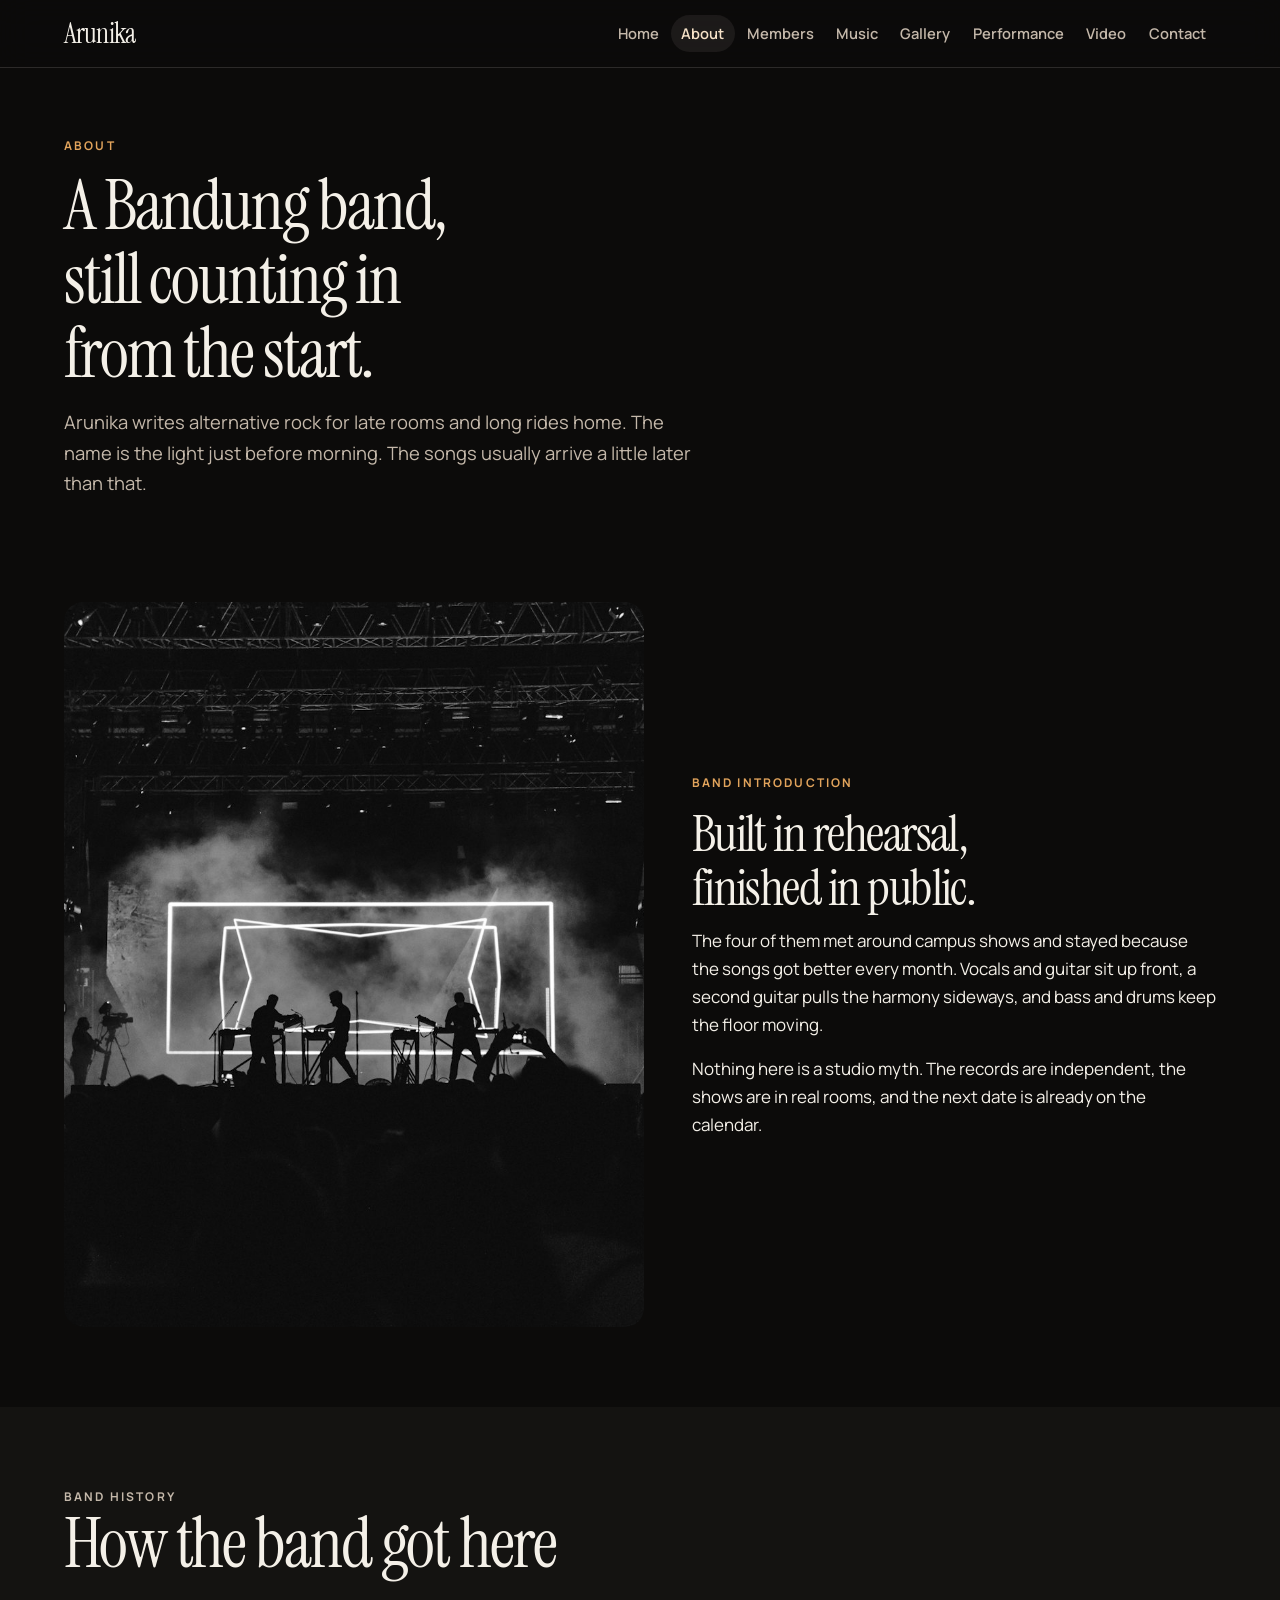
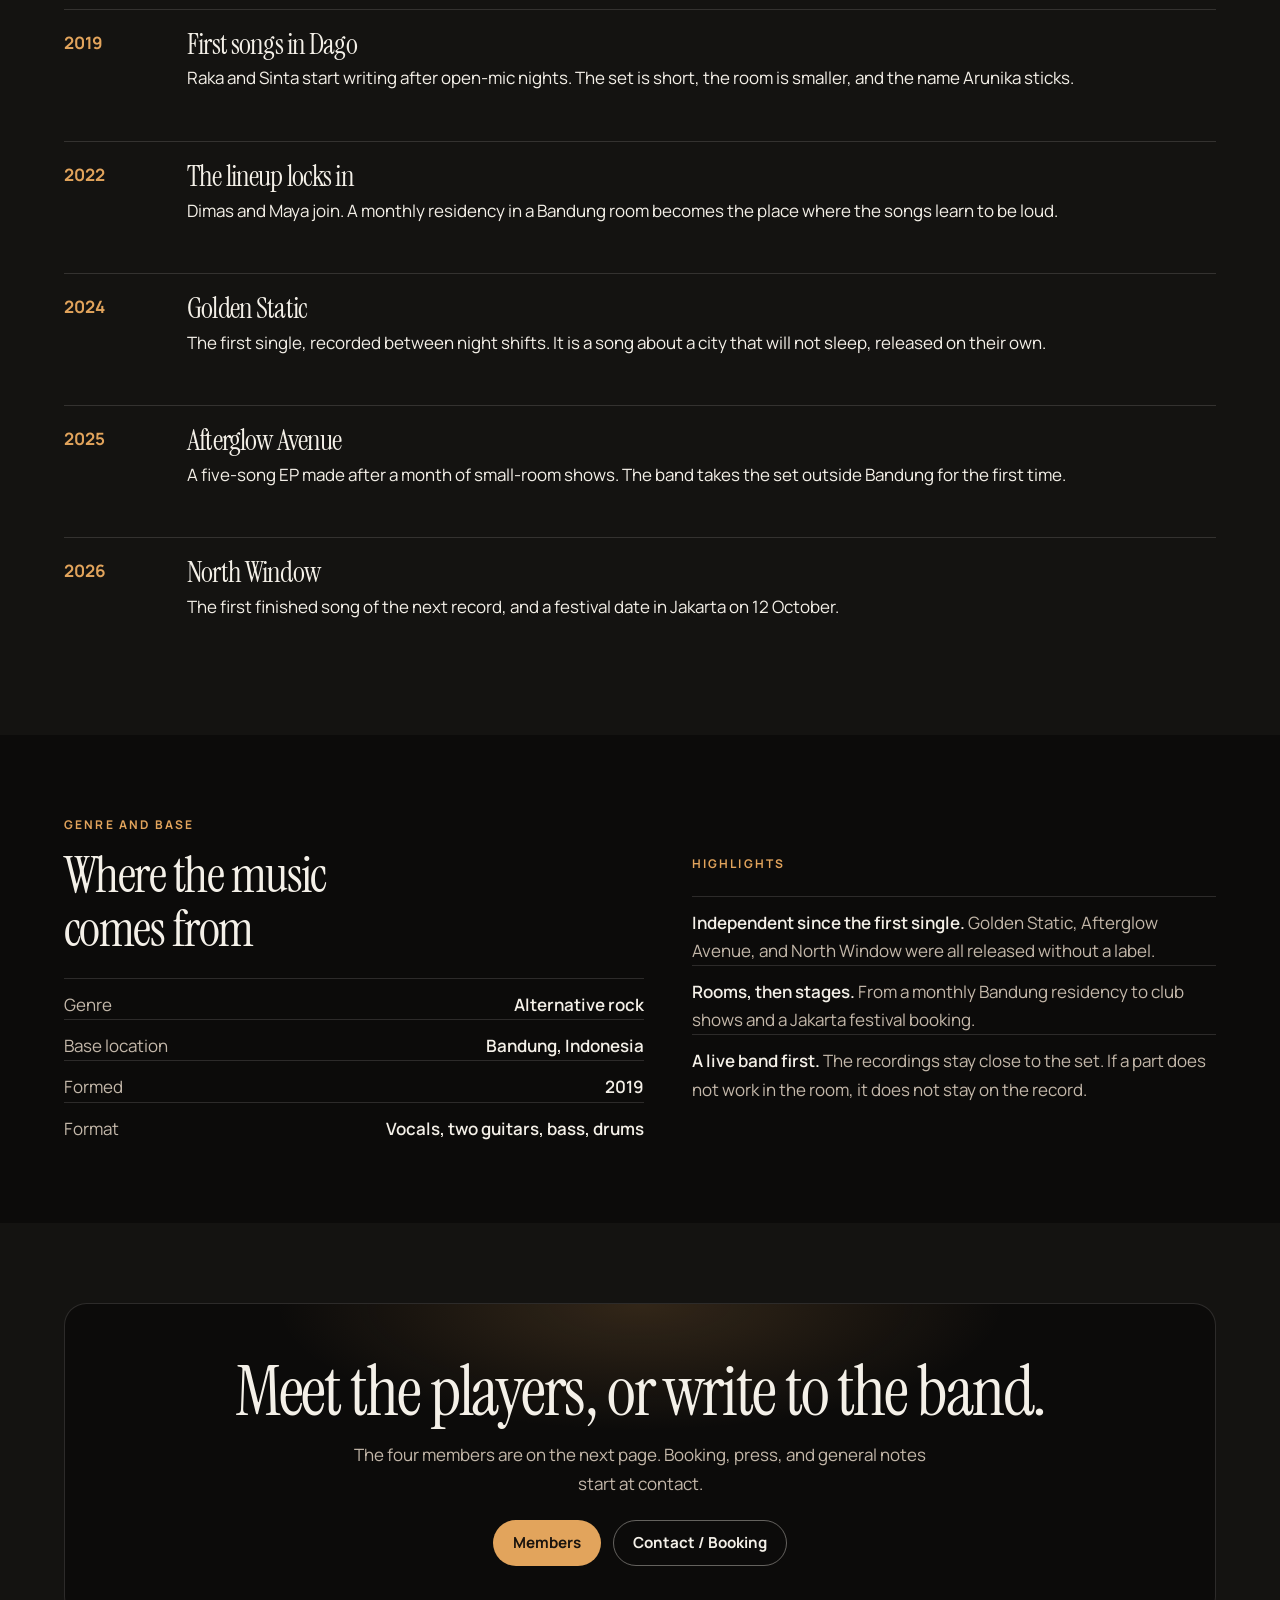
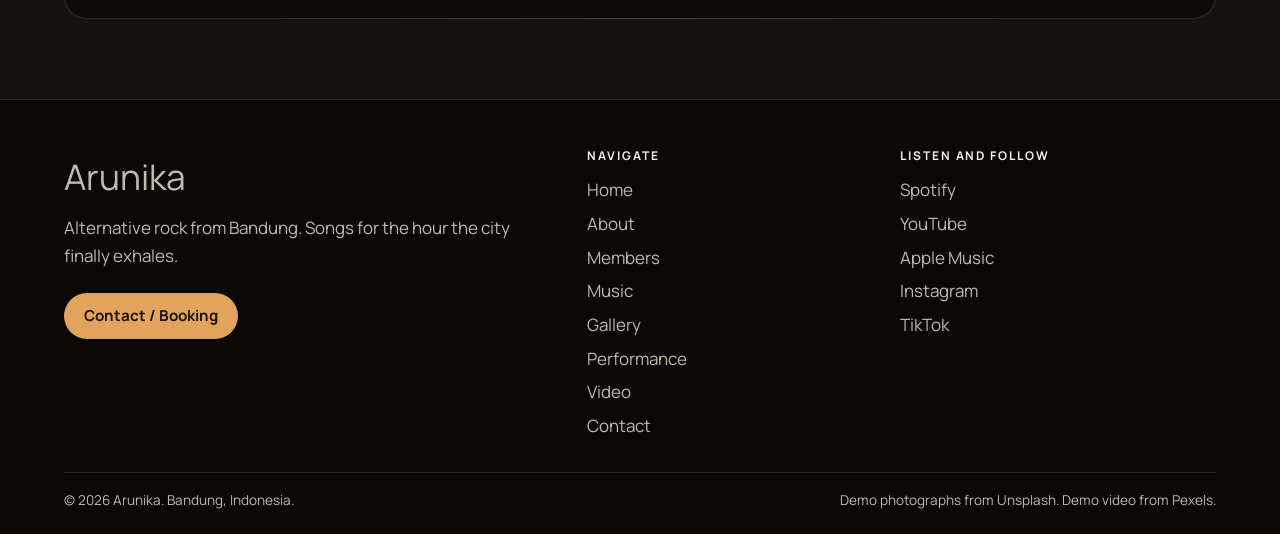
==== about.html @ 06f92f8d "first commit" ====
<!DOCTYPE html>
<html lang="en">
<head>
  <meta charset="utf-8">
  <meta name="viewport" content="width=device-width, initial-scale=1">
  <title>About — Arunika</title>
  <meta name="description" content="The story of Arunika, an alternative rock band formed in Bandung in 2019.">
  <meta name="theme-color" content="#0c0b0a">
  <link rel="icon" href="assets/icons/favicon.svg" type="image/svg+xml">
  <link rel="preconnect" href="https://fonts.googleapis.com">
  <link rel="preconnect" href="https://fonts.gstatic.com" crossorigin>
  <link href="https://fonts.googleapis.com/css2?family=Instrument+Serif:ital@0;1&family=Manrope:wght@400;500;600;700&display=swap" rel="stylesheet">
  <link rel="stylesheet" href="assets/css/style.css">
</head>
<body>
  <a class="skip-link" href="#main">Skip to content</a>
  <header class="site-header">
    <div class="container header-inner">
      <a class="logo" href="index.html">Arunika</a>
      <button class="nav-toggle" type="button" aria-expanded="false" aria-controls="site-nav" aria-label="Open menu">
        <span></span><span></span><span></span>
      </button>
      <nav id="site-nav" class="site-nav" aria-label="Primary">
        <ul>
          <li><a href="index.html">Home</a></li>
          <li><a href="about.html" aria-current="page">About</a></li>
          <li><a href="members.html">Members</a></li>
          <li><a href="music.html">Music</a></li>
          <li><a href="gallery.html">Gallery</a></li>
          <li><a href="performance.html">Performance</a></li>
          <li><a href="video.html">Video</a></li>
          <li><a href="contact.html">Contact</a></li>
        </ul>
      </nav>
    </div>
  </header>

  <main id="main">
    <header class="page-hero">
      <div class="container">
        <p class="eyebrow">About</p>
        <h1>A Bandung band, still counting in from the start.</h1>
        <p class="lede">Arunika writes alternative rock for late rooms and long rides home. The name is the light just before morning. The songs usually arrive a little later than that.</p>
      </div>
    </header>

    <section class="section" aria-labelledby="band-intro">
      <div class="container split">
        <div class="frame">
          <img src="assets/images/about.jpg" width="1600" height="1067" alt="Three musicians performing in front of a geometric light frame">
        </div>
        <div>
          <p class="eyebrow">Band introduction</p>
          <h2 id="band-intro">Built in rehearsal, finished in public.</h2>
          <p>The four of them met around campus shows and stayed because the songs got better every month. Vocals and guitar sit up front, a second guitar pulls the harmony sideways, and bass and drums keep the floor moving.</p>
          <p>Nothing here is a studio myth. The records are independent, the shows are in real rooms, and the next date is already on the calendar.</p>
        </div>
      </div>
    </section>

    <section class="section section-alt" aria-labelledby="history-title">
      <div class="container">
        <div class="section-head">
          <div>
            <p class="eyebrow">Band history</p>
            <h2 id="history-title">How the band got here</h2>
          </div>
        </div>
        <div class="timeline">
          <article>
            <p class="year">2019</p>
            <div>
              <h2>First songs in Dago</h2>
              <p>Raka and Sinta start writing after open-mic nights. The set is short, the room is smaller, and the name Arunika sticks.</p>
            </div>
          </article>
          <article>
            <p class="year">2022</p>
            <div>
              <h2>The lineup locks in</h2>
              <p>Dimas and Maya join. A monthly residency in a Bandung room becomes the place where the songs learn to be loud.</p>
            </div>
          </article>
          <article>
            <p class="year">2024</p>
            <div>
              <h2>Golden Static</h2>
              <p>The first single, recorded between night shifts. It is a song about a city that will not sleep, released on their own.</p>
            </div>
          </article>
          <article>
            <p class="year">2025</p>
            <div>
              <h2>Afterglow Avenue</h2>
              <p>A five-song EP made after a month of small-room shows. The band takes the set outside Bandung for the first time.</p>
            </div>
          </article>
          <article>
            <p class="year">2026</p>
            <div>
              <h2>North Window</h2>
              <p>The first finished song of the next record, and a festival date in Jakarta on 12 October.</p>
            </div>
          </article>
        </div>
      </div>
    </section>

    <section class="section" aria-labelledby="facts-title">
      <div class="container split">
        <div>
          <p class="eyebrow">Genre and base</p>
          <h2 id="facts-title">Where the music comes from</h2>
          <ul class="meta-list">
            <li><span>Genre</span><strong>Alternative rock</strong></li>
            <li><span>Base location</span><strong>Bandung, Indonesia</strong></li>
            <li><span>Formed</span><strong>2019</strong></li>
            <li><span>Format</span><strong>Vocals, two guitars, bass, drums</strong></li>
          </ul>
        </div>
        <div>
          <p class="eyebrow">Highlights</p>
          <h2 class="visually-hidden">Highlights</h2>
          <ul class="highlight-list">
            <li><strong>Independent since the first single.</strong> Golden Static, Afterglow Avenue, and North Window were all released without a label.</li>
            <li><strong>Rooms, then stages.</strong> From a monthly Bandung residency to club shows and a Jakarta festival booking.</li>
            <li><strong>A live band first.</strong> The recordings stay close to the set. If a part does not work in the room, it does not stay on the record.</li>
          </ul>
        </div>
      </div>
    </section>

    <section class="section section-alt">
      <div class="container">
        <div class="cta-band">
          <h2>Meet the players, or write to the band.</h2>
          <p>The four members are on the next page. Booking, press, and general notes start at contact.</p>
          <div class="btn-row">
            <a class="btn btn-primary" href="members.html">Members</a>
            <a class="btn btn-ghost" href="contact.html">Contact / Booking</a>
          </div>
        </div>
      </div>
    </section>
  </main>

  <footer class="site-footer">
    <div class="container footer-grid">
      <div>
        <p class="footer-brand">Arunika</p>
        <p>Alternative rock from Bandung. Songs for the hour the city finally exhales.</p>
        <a class="btn btn-primary" href="contact.html">Contact / Booking</a>
      </div>
      <div>
        <h2 class="footer-title">Navigate</h2>
        <ul class="footer-nav">
          <li><a href="index.html">Home</a></li>
          <li><a href="about.html">About</a></li>
          <li><a href="members.html">Members</a></li>
          <li><a href="music.html">Music</a></li>
          <li><a href="gallery.html">Gallery</a></li>
          <li><a href="performance.html">Performance</a></li>
          <li><a href="video.html">Video</a></li>
          <li><a href="contact.html">Contact</a></li>
        </ul>
      </div>
      <div>
        <h2 class="footer-title">Listen and follow</h2>
        <ul class="footer-social">
          <li><a href="https://open.spotify.com/search/arunika" target="_blank" rel="noopener noreferrer">Spotify</a></li>
          <li><a href="https://www.youtube.com/results?search_query=arunika+band" target="_blank" rel="noopener noreferrer">YouTube</a></li>
          <li><a href="https://music.apple.com/us/search?term=arunika" target="_blank" rel="noopener noreferrer">Apple Music</a></li>
          <li><a href="https://www.instagram.com/" target="_blank" rel="noopener noreferrer">Instagram</a></li>
          <li><a href="https://www.tiktok.com/" target="_blank" rel="noopener noreferrer">TikTok</a></li>
        </ul>
      </div>
    </div>
    <div class="container legal">
      <p>© 2026 Arunika. Bandung, Indonesia.</p>
      <p>Demo photographs from Unsplash. Demo video from Pexels.</p>
    </div>
  </footer>
  <script src="assets/js/main.js"></script>
</body>
</html>
---- assets/css/style.css ----
:root {
  --bg: #0c0b0a;
  --bg-soft: #141311;
  --surface: #1c1916;
  --text: #f4f0e8;
  --muted: #c4b8aa;
  --faint: #a89c90;
  --line: rgba(244, 240, 232, 0.14);
  --accent: #e2a45c;
  --accent-2: #f6e2c8;
  --ink: #1a140e;
  --header: 4.25rem;
  --max: 72rem;
  --font-display: "Instrument Serif", Georgia, "Times New Roman", serif;
  --font-body: Manrope, "Segoe UI", sans-serif;
  color-scheme: dark;
}

*,
*::before,
*::after {
  box-sizing: border-box;
}

html {
  scroll-behavior: smooth;
}

body {
  margin: 0;
  background: var(--bg);
  color: var(--text);
  font-family: var(--font-body);
  font-size: 1.0625rem;
  line-height: 1.65;
  overflow-x: clip;
}

body:has(.site-nav.is-open),
body:has(.lightbox:not([hidden])),
body:has(.modal:not([hidden])) {
  overflow: hidden;
}

img {
  max-width: 100%;
  height: auto;
  display: block;
}

a {
  color: inherit;
  text-decoration: none;
}

button {
  font: inherit;
  color: inherit;
  background: none;
  border: 0;
  padding: 0;
  cursor: pointer;
}

p {
  margin: 0 0 1rem;
}

h1,
h2,
h3 {
  font-family: var(--font-display);
  font-weight: 400;
  letter-spacing: -0.03em;
  line-height: 1.05;
  margin: 0;
}

h1 {
  font-size: clamp(3rem, 8vw, 5.5rem);
}

h2 {
  font-size: clamp(2rem, 4.5vw, 3.2rem);
}

h3 {
  font-size: clamp(1.45rem, 2.5vw, 1.9rem);
}

.skip-link {
  position: absolute;
  left: 1rem;
  top: -4rem;
  z-index: 100;
  background: var(--accent);
  color: var(--ink);
  padding: 0.65rem 1rem;
  border-radius: 999px;
  font-weight: 700;
}

.skip-link:focus {
  top: 1rem;
}

:focus-visible {
  outline: 2px solid var(--accent);
  outline-offset: 3px;
}

.visually-hidden {
  position: absolute;
  width: 1px;
  height: 1px;
  padding: 0;
  margin: -1px;
  overflow: hidden;
  clip: rect(0, 0, 0, 0);
  white-space: nowrap;
  border: 0;
}

.container {
  width: min(var(--max), calc(100% - 2.5rem));
  margin-inline: auto;
}

.site-header {
  position: sticky;
  top: 0;
  z-index: 40;
  height: var(--header);
  background: rgba(12, 11, 10, 0.9);
  backdrop-filter: blur(16px);
  border-bottom: 1px solid var(--line);
}

.header-inner {
  height: 100%;
  display: flex;
  align-items: center;
  justify-content: space-between;
  gap: 1rem;
}

.logo {
  flex: none;
  font-family: var(--font-display);
  font-size: 1.75rem;
  letter-spacing: -0.03em;
  line-height: 1;
}

.nav-toggle {
  display: none;
  flex: none;
  width: 2.75rem;
  height: 2.75rem;
  border: 1px solid var(--line);
  border-radius: 999px;
  align-items: center;
  justify-content: center;
  flex-direction: column;
  gap: 5px;
}

.nav-toggle span {
  display: block;
  width: 1.05rem;
  height: 1.5px;
  background: var(--text);
}

.site-nav ul {
  display: flex;
  align-items: center;
  gap: 0.1rem;
  list-style: none;
  margin: 0;
  padding: 0;
}

.site-nav a {
  display: block;
  padding: 0.4rem 0.65rem;
  color: var(--muted);
  font-size: 0.92rem;
  font-weight: 600;
  border-radius: 999px;
  white-space: nowrap;
}

.site-nav a:hover,
.site-nav a[aria-current="page"] {
  color: var(--text);
  background: rgba(244, 240, 232, 0.07);
}

.site-nav a[aria-current="page"] {
  color: var(--accent-2);
}

.hero {
  position: relative;
  display: grid;
  align-items: end;
  min-height: calc(100svh - var(--header));
  overflow: hidden;
}

.hero-media {
  position: absolute;
  inset: 0;
}

.hero-media img {
  width: 100%;
  height: 100%;
  object-fit: cover;
}

.hero-media::after {
  content: "";
  position: absolute;
  inset: 0;
  background: linear-gradient(180deg, rgba(12, 11, 10, 0.15) 0%, rgba(12, 11, 10, 0.25) 42%, rgba(12, 11, 10, 0.94) 100%);
}

.hero-content {
  position: relative;
  z-index: 1;
  padding: 4.5rem 0 3.25rem;
}

.eyebrow {
  display: block;
  margin-bottom: 0.85rem;
  color: var(--accent);
  font-size: 0.75rem;
  font-weight: 700;
  letter-spacing: 0.18em;
  text-transform: uppercase;
}

.hero h1 {
  font-size: clamp(4.6rem, 13vw, 9.2rem);
  line-height: 0.88;
}

.hero-tagline {
  max-width: 26rem;
  margin: 1.15rem 0 1.6rem;
  color: var(--accent-2);
  font-family: var(--font-display);
  font-size: clamp(1.35rem, 2.4vw, 1.85rem);
  font-style: italic;
  line-height: 1.25;
}

.btn-row {
  display: flex;
  flex-wrap: wrap;
  gap: 0.75rem;
}

.btn {
  display: inline-flex;
  align-items: center;
  justify-content: center;
  max-width: 100%;
  min-height: 2.9rem;
  padding: 0.7rem 1.2rem;
  border: 1px solid transparent;
  border-radius: 999px;
  font-size: 0.95rem;
  font-weight: 700;
  line-height: 1.2;
  text-align: center;
}

.btn-primary {
  background: var(--accent);
  color: var(--ink);
}

.btn-primary:hover {
  background: #f0b56d;
}

.btn-ghost {
  background: transparent;
  color: var(--text);
  border-color: rgba(244, 240, 232, 0.38);
}

.btn-ghost:hover {
  border-color: var(--text);
}

.btn-small {
  min-height: 2.45rem;
  padding: 0.45rem 0.9rem;
  font-size: 0.85rem;
}

.section {
  padding: 5rem 0;
}

.section-alt {
  background: var(--bg-soft);
}

.section-head {
  display: flex;
  align-items: flex-end;
  justify-content: space-between;
  gap: 1.25rem;
  margin-bottom: 1.8rem;
}

.section-head h2,
.page-hero h1,
.cta-band h2 {
  font-size: clamp(2.6rem, 6vw, 4.4rem);
}

.section-head p,
.lede,
.quiet {
  color: var(--muted);
}

.section-head p {
  max-width: 26rem;
  margin: 0;
}

.page-hero {
  padding: 4.25rem 0 0.5rem;
}

.page-hero h1 {
  max-width: 14ch;
}

.lede {
  max-width: 40rem;
  margin-top: 1rem;
  font-size: 1.15rem;
}

.split {
  display: grid;
  grid-template-columns: 1.05fr 0.95fr;
  gap: 3rem;
  align-items: center;
}

.split h2 {
  max-width: 14ch;
  margin-bottom: 0.8rem;
}

.frame {
  overflow: hidden;
  border-radius: 1.2rem;
  aspect-ratio: 4 / 5;
  background: var(--surface);
}

.frame img,
.cover img,
.gallery-grid img,
.gallery-strip img,
.thumb-btn img,
.video-feature img {
  width: 100%;
  height: 100%;
  object-fit: cover;
}

.meta-list,
.highlight-list {
  list-style: none;
  margin: 1.4rem 0 0;
  padding: 0;
}

.meta-list li,
.highlight-list li {
  display: flex;
  justify-content: space-between;
  gap: 1rem;
  padding-top: 0.75rem;
  border-top: 1px solid var(--line);
  color: var(--muted);
}

.meta-list strong,
.highlight-list strong {
  color: var(--text);
  font-weight: 600;
}

.highlight-list li {
  display: block;
}

.feature-music,
.music-item,
.perf-card {
  display: grid;
  gap: 1.4rem;
  align-items: center;
}

.feature-music {
  grid-template-columns: minmax(0, 280px) minmax(0, 1fr);
}

.cover {
  overflow: hidden;
  aspect-ratio: 1;
  border-radius: 1rem;
  background: #000;
}

.kicker {
  color: var(--accent);
  font-size: 0.78rem;
  font-weight: 700;
  letter-spacing: 0.14em;
  text-transform: uppercase;
}

.feature-music h3 {
  margin: 0.35rem 0 0.75rem;
  font-size: clamp(1.8rem, 3vw, 2.6rem);
}

.music-item h2 {
  margin: 0.35rem 0 0.75rem;
  font-size: clamp(2.1rem, 4vw, 3.4rem);
}

.platform-row {
  display: flex;
  flex-wrap: wrap;
  gap: 0.55rem;
  margin-top: 1rem;
}

.video-feature {
  position: relative;
  display: block;
  overflow: hidden;
  aspect-ratio: 16 / 8;
  border-radius: 1.15rem;
  background: #000;
}

.video-feature .btn {
  position: absolute;
  right: 1.1rem;
  bottom: 1.1rem;
}

.perf-feature {
  display: grid;
  grid-template-columns: 1.15fr 0.85fr;
  overflow: hidden;
  border-radius: 1.2rem;
  background: var(--surface);
}

.perf-feature img,
.perf-card img {
  width: 100%;
  height: 100%;
  min-height: 220px;
  object-fit: cover;
}

.perf-copy {
  padding: 1.7rem 1.7rem 1.7rem 0.3rem;
}

.perf-copy h3,
.perf-card h2,
.video-card h2 {
  margin: 0.35rem 0 0.55rem;
  font-size: clamp(1.8rem, 3vw, 2.6rem);
}

.gallery-strip,
.gallery-grid,
.member-grid,
.video-grid,
.music-list,
.perf-list,
.timeline {
  display: grid;
  gap: 0.9rem;
}

.gallery-strip,
.gallery-grid {
  grid-template-columns: repeat(3, minmax(0, 1fr));
}

.gallery-strip a,
.gallery-grid button {
  display: block;
  overflow: hidden;
  aspect-ratio: 4 / 3;
  border-radius: 0.8rem;
  background: #000;
}

.member-grid {
  grid-template-columns: repeat(4, minmax(0, 1fr));
  gap: 1.2rem;
}

.member-card img {
  width: 100%;
  aspect-ratio: 4 / 5;
  object-fit: cover;
  border-radius: 1rem;
  background: #000;
}

.member-card h2 {
  margin: 0.9rem 0 0.25rem;
  font-size: 1.85rem;
}

.role {
  margin: 0 0 0.45rem;
  color: var(--accent);
  font-size: 0.92rem;
  font-weight: 700;
}

.member-card p,
.music-item p,
.video-card p,
.perf-card p,
.perf-copy p {
  color: var(--muted);
}

.music-list,
.perf-list {
  gap: 1rem;
}

.music-item,
.perf-card,
.video-card {
  min-width: 0;
  background: var(--surface);
  border-radius: 1.1rem;
}

.music-item {
  grid-template-columns: 180px minmax(0, 1fr);
  padding: 0.85rem;
}

.video-grid {
  grid-template-columns: repeat(3, minmax(0, 1fr));
  gap: 1rem;
}

.video-card {
  overflow: hidden;
}

.thumb-btn {
  position: relative;
  display: block;
  width: 100%;
  background: #000;
}

.thumb-btn img {
  aspect-ratio: 16 / 9;
}

.play-badge {
  position: absolute;
  left: 0.9rem;
  bottom: 0.9rem;
  display: grid;
  width: 2.8rem;
  height: 2.8rem;
  place-items: center;
  border-radius: 50%;
  background: var(--accent);
}

.play-badge::before {
  content: "";
  display: block;
  margin-left: 3px;
  border-style: solid;
  border-width: 7px 0 7px 12px;
  border-color: transparent transparent transparent var(--ink);
}

.card-body {
  padding: 1rem 1.1rem 1.2rem;
}

.perf-card {
  grid-template-columns: 230px minmax(0, 1fr);
  overflow: hidden;
}

.perf-card .card-body,
.music-item .card-body {
  padding: 0.4rem 0.8rem 0.4rem 0.2rem;
}

.timeline article {
  display: grid;
  grid-template-columns: 6.5rem minmax(0, 1fr);
  gap: 1.2rem;
  padding: 1.15rem 0;
  border-top: 1px solid var(--line);
}

.timeline h2 {
  margin-bottom: 0.35rem;
  font-size: 1.8rem;
}

.year {
  color: var(--accent);
  font-weight: 700;
}

.cta-band {
  padding: 3.2rem 1.5rem;
  border: 1px solid var(--line);
  border-radius: 1.4rem;
  text-align: center;
  background:
    radial-gradient(520px 180px at 50% 0%, rgba(226, 164, 92, 0.18), transparent 70%),
    var(--bg);
}

.cta-band p {
  max-width: 36rem;
  margin: 0.8rem auto 1.4rem;
  color: var(--muted);
}

.cta-band .btn-row {
  justify-content: center;
}

.contact-layout {
  display: grid;
  grid-template-columns: 0.85fr 1.15fr;
  gap: 2rem;
  align-items: start;
}

.contact-links {
  display: grid;
  gap: 0.7rem;
}

.contact-links a {
  display: flex;
  align-items: center;
  justify-content: space-between;
  gap: 1rem;
  padding: 1rem 1.1rem;
  border: 1px solid var(--line);
  border-radius: 0.95rem;
  background: var(--surface);
}

.contact-links a:hover {
  border-color: var(--accent);
}

.contact-links strong {
  font-size: 1.15rem;
}

.contact-links span {
  color: var(--muted);
  font-size: 0.92rem;
  text-align: right;
}

.site-footer {
  padding: 3rem 0 1.4rem;
  border-top: 1px solid var(--line);
  background: #090807;
}

.footer-grid {
  display: grid;
  grid-template-columns: 1.4fr 0.8fr 0.9fr;
  gap: 2rem;
}

.footer-brand {
  margin: 0 0 0.55rem;
  font-size: 2.2rem;
}

.footer-title {
  margin: 0;
  font-family: var(--font-body);
  font-size: 0.75rem;
  font-weight: 700;
  letter-spacing: 0.16em;
  line-height: 1.4;
  text-transform: uppercase;
}

.footer-nav,
.footer-social {
  display: grid;
  gap: 0.35rem;
  margin: 0.75rem 0 0;
  padding: 0;
  list-style: none;
}

.site-footer p,
.site-footer a {
  color: var(--muted);
}

.site-footer a:hover {
  color: var(--text);
}

.site-footer .btn-primary {
  margin-top: 0.4rem;
  color: var(--ink);
}

.legal {
  display: flex;
  flex-wrap: wrap;
  justify-content: space-between;
  gap: 0.6rem 1.5rem;
  margin-top: 2rem;
  padding-top: 1rem;
  border-top: 1px solid var(--line);
  color: var(--faint);
  font-size: 0.85rem;
}

.legal p {
  margin: 0;
}

.lightbox,
.modal {
  position: fixed;
  inset: 0;
  z-index: 80;
  display: grid;
  place-items: center;
  padding: 1rem;
  background: rgba(0, 0, 0, 0.86);
}

.lightbox[hidden],
.modal[hidden] {
  display: none;
}

.lightbox-panel,
.modal-card {
  width: min(960px, 100%);
}

.lightbox-panel figure {
  margin: 0;
}

.lightbox-panel img {
  max-width: 100%;
  max-height: min(70vh, 720px);
  margin-inline: auto;
  border-radius: 0.6rem;
  object-fit: contain;
}

.lightbox-panel figcaption {
  margin-top: 0.75rem;
  color: var(--muted);
  text-align: center;
}

.lightbox-controls,
.modal-toolbar {
  display: flex;
  flex-wrap: wrap;
  justify-content: center;
  gap: 0.55rem;
  margin-top: 0.9rem;
}

.modal-card {
  padding: 1rem;
  border: 1px solid var(--line);
  border-radius: 1rem;
  background: #12110f;
}

.modal-head {
  display: flex;
  align-items: flex-start;
  justify-content: space-between;
  gap: 1rem;
}

.modal-head h2 {
  font-size: clamp(1.6rem, 3vw, 2.3rem);
}

.modal-frame {
  overflow: hidden;
  aspect-ratio: 16 / 9;
  margin: 0.9rem 0 0.4rem;
  border-radius: 0.7rem;
  background: #000;
}

.modal-frame video {
  width: 100%;
  height: 100%;
  background: #000;
}

.modal-note {
  margin: 0.7rem 0 0;
  color: var(--muted);
}

@media (max-width: 1040px) {
  .nav-toggle {
    display: flex;
  }

  .site-nav {
    position: absolute;
    top: 100%;
    right: 0;
    left: 0;
    display: none;
    max-height: calc(100dvh - var(--header));
    overflow: auto;
    padding: 0.6rem 1.25rem 1.2rem;
    border-bottom: 1px solid var(--line);
    background: #100f0d;
  }

  .site-nav.is-open {
    display: block;
  }

  .site-nav ul {
    flex-direction: column;
    align-items: stretch;
    gap: 0.15rem;
  }

  .site-nav a {
    padding: 0.85rem 0.35rem;
    font-size: 1.15rem;
    border-radius: 0.45rem;
  }

  .member-grid {
    grid-template-columns: repeat(2, minmax(0, 1fr));
  }
}

@media (max-width: 860px) {
  .split,
  .feature-music,
  .perf-feature,
  .contact-layout,
  .footer-grid,
  .music-item,
  .perf-card,
  .timeline article {
    grid-template-columns: minmax(0, 1fr);
  }

  .perf-copy {
    padding: 0 1.15rem 1.35rem;
  }

  .music-item .card-body,
  .perf-card .card-body {
    padding: 0.2rem 0.45rem 0.7rem;
  }

  .video-grid,
  .gallery-strip {
    grid-template-columns: repeat(2, minmax(0, 1fr));
  }

  .section {
    padding: 3.4rem 0;
  }

  .section-head {
    align-items: flex-start;
    flex-direction: column;
  }
}

@media (max-width: 640px) {
  .container {
    width: min(var(--max), calc(100% - 1.5rem));
  }

  .hero h1 {
    font-size: clamp(3.5rem, 20vw, 5.2rem);
  }

  .member-grid,
  .video-grid,
  .gallery-strip,
  .gallery-grid {
    grid-template-columns: minmax(0, 1fr);
  }

  .gallery-grid {
    grid-template-columns: repeat(2, minmax(0, 1fr));
  }

  .contact-links a,
  .meta-list li {
    align-items: flex-start;
    flex-direction: column;
  }

  .contact-links span {
    text-align: left;
  }

  .video-feature .btn {
    right: 0.75rem;
    bottom: 0.75rem;
  }
}

@media (hover: hover) and (prefers-reduced-motion: no-preference) {
  .gallery-grid button img,
  .gallery-strip img,
  .member-card img,
  .cover img {
    transition: transform 0.35s ease;
  }

  .gallery-grid button:hover img,
  .gallery-strip a:hover img,
  .member-card:hover img,
  .music-item:hover .cover img {
    transform: scale(1.04);
  }
}

@media (prefers-reduced-motion: reduce) {
  html {
    scroll-behavior: auto;
  }

  *,
  *::before,
  *::after {
    transition: none !important;
  }
}
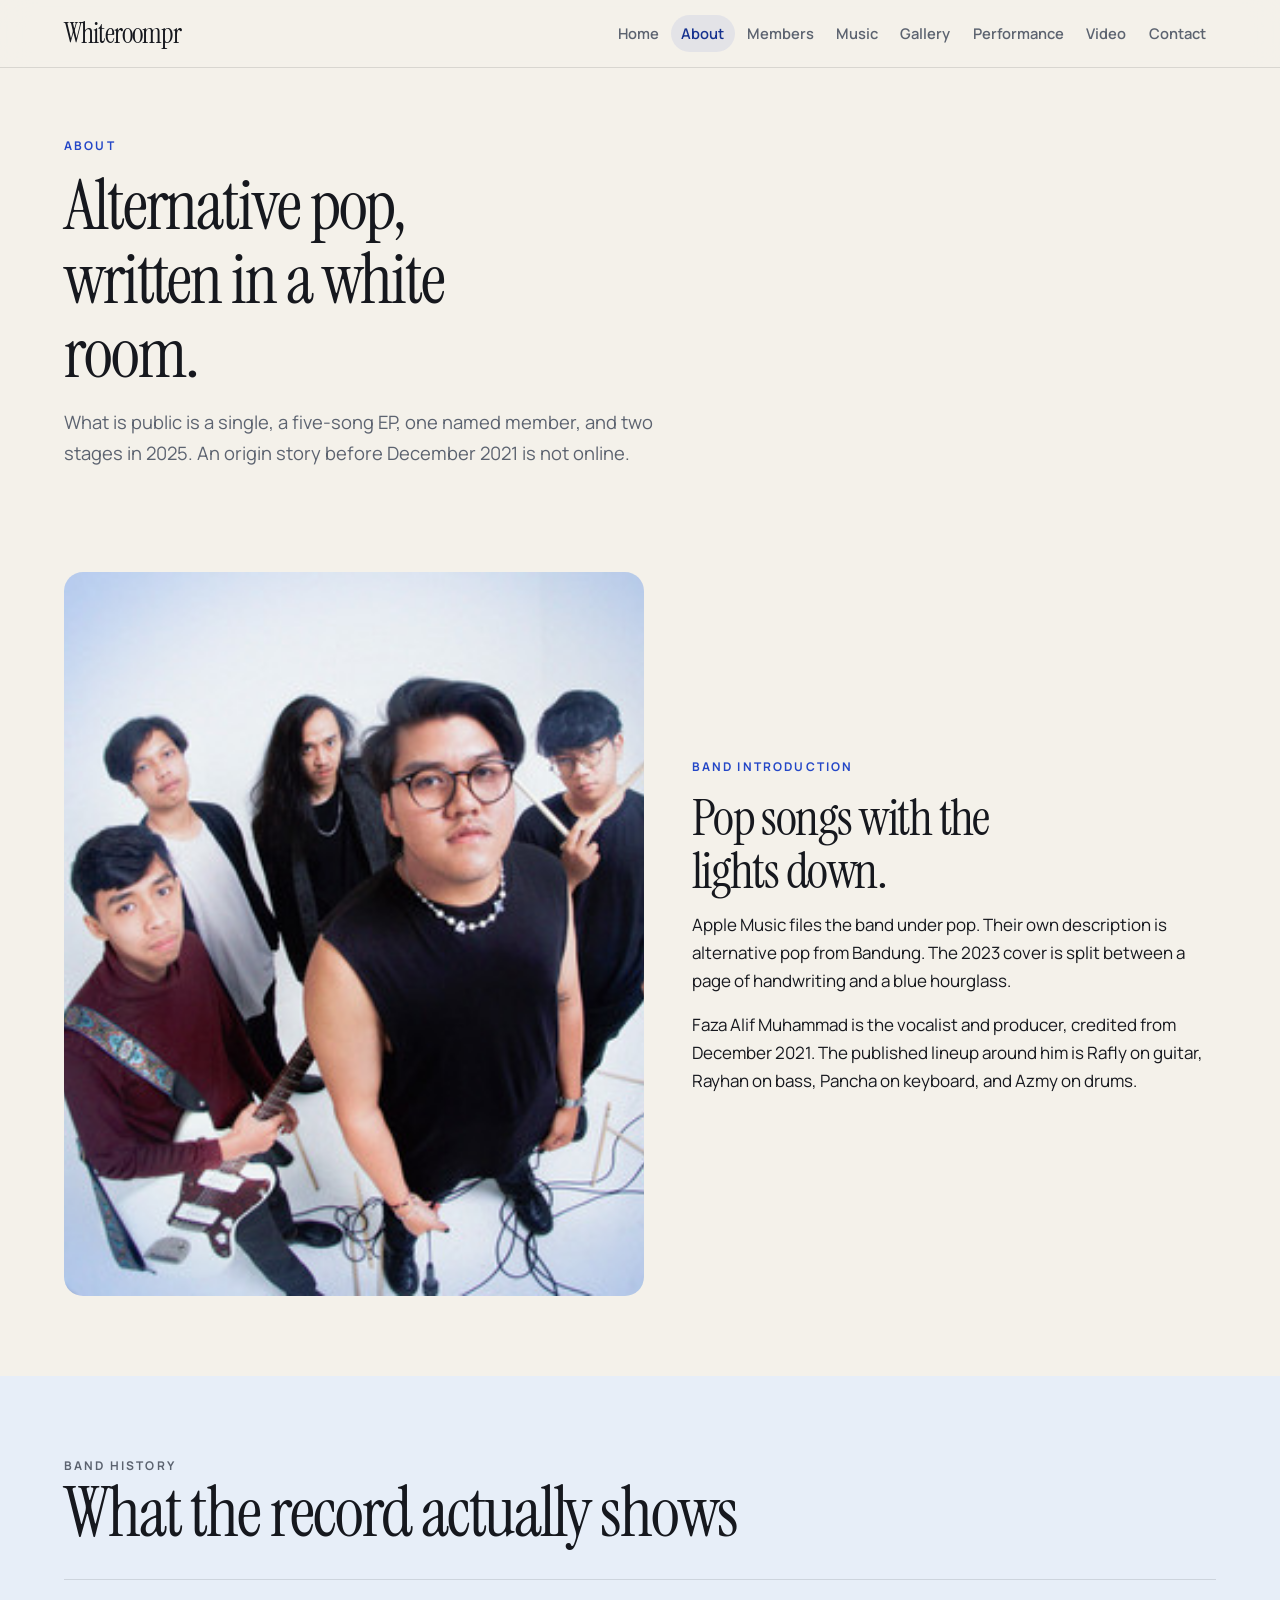
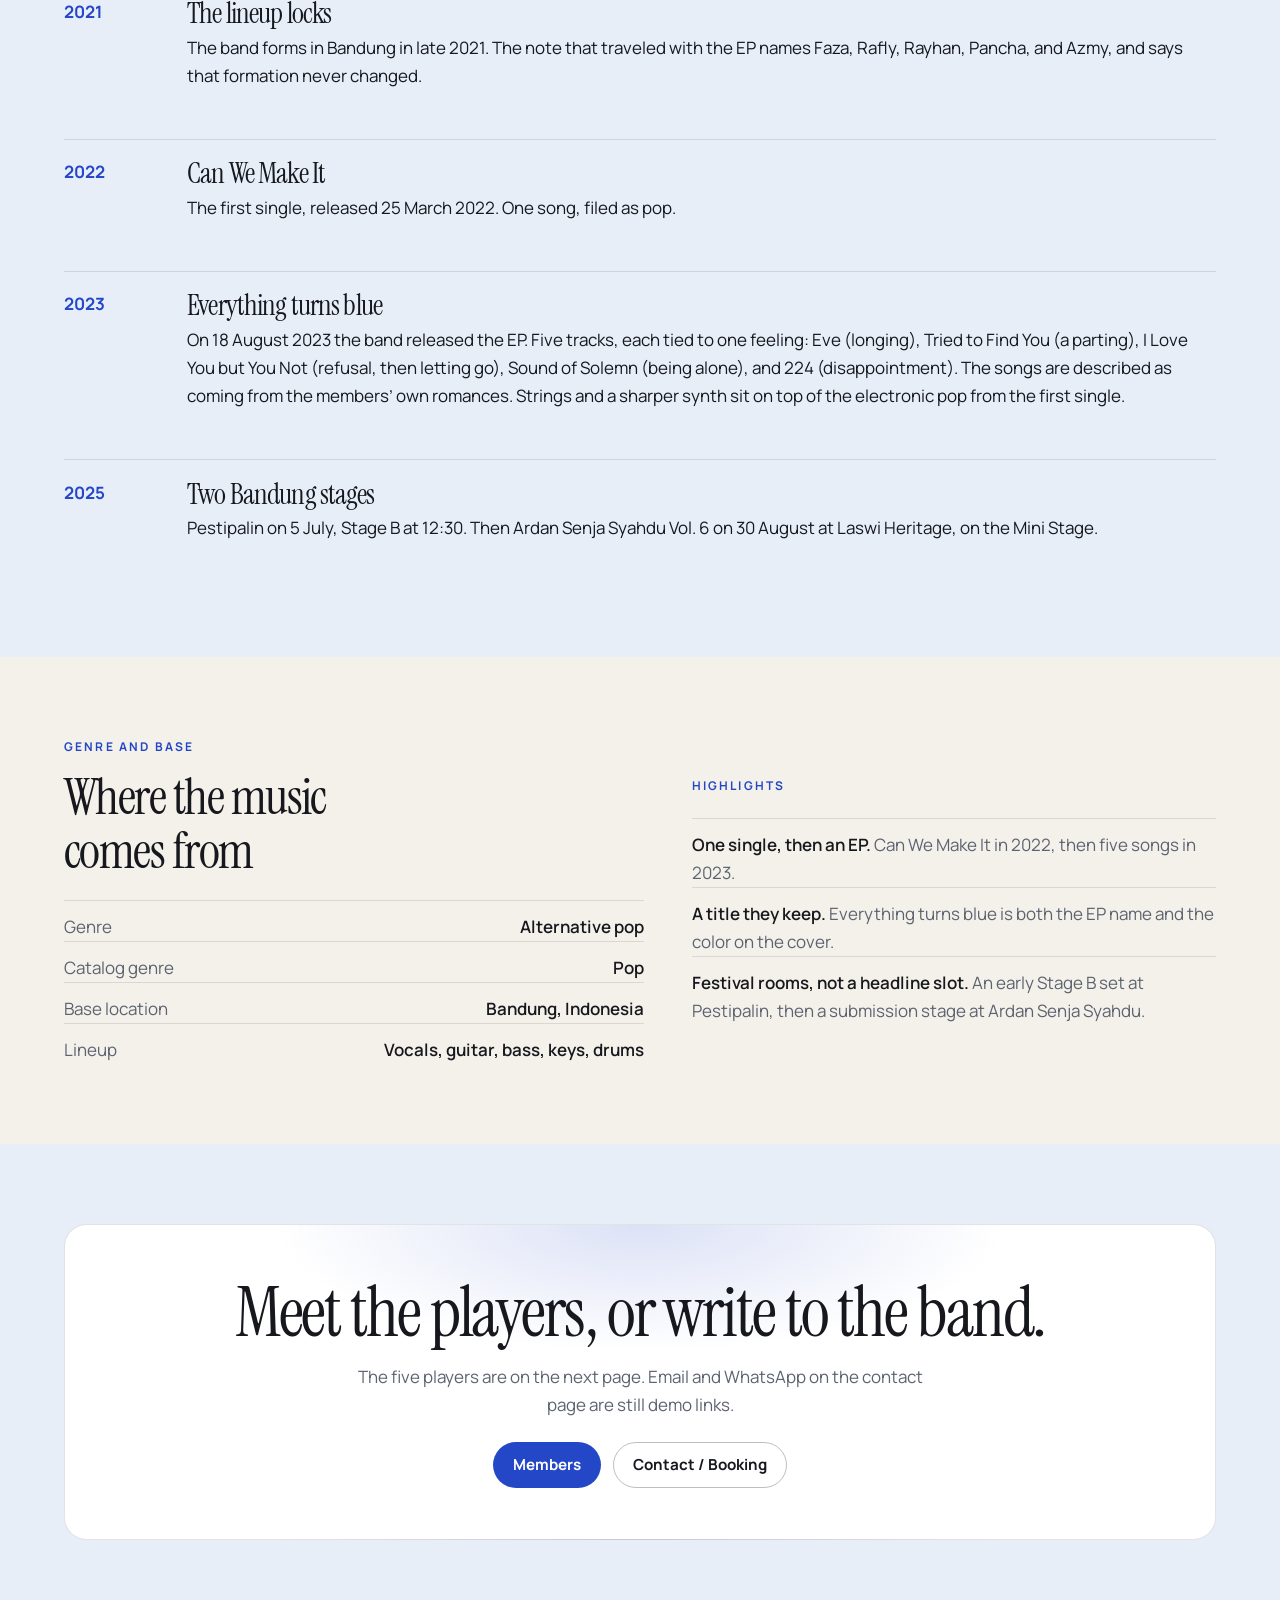
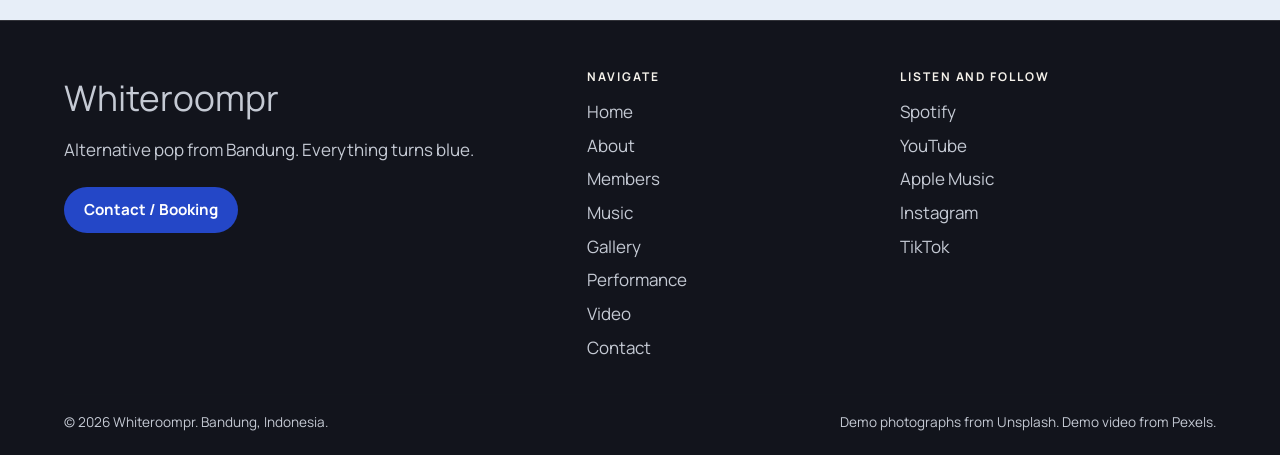
==== commit b2321a0f: "first commit for whiteroompr" ====
--- a/about.html
+++ b/about.html
@@ -3,9 +3,9 @@
 <head>
   <meta charset="utf-8">
   <meta name="viewport" content="width=device-width, initial-scale=1">
-  <title>About — Arunika</title>
-  <meta name="description" content="The story of Arunika, an alternative rock band formed in Bandung in 2019.">
-  <meta name="theme-color" content="#0c0b0a">
+  <title>About — Whiteroompr</title>
+  <meta name="description" content="Whiteroompr is an alternative pop band from Bandung. The public record runs from a 2022 single to two stages in 2025.">
+  <meta name="theme-color" content="#f4f1ea">
   <link rel="icon" href="assets/icons/favicon.svg" type="image/svg+xml">
   <link rel="preconnect" href="https://fonts.googleapis.com">
   <link rel="preconnect" href="https://fonts.gstatic.com" crossorigin>
@@ -16,7 +16,7 @@
   <a class="skip-link" href="#main">Skip to content</a>
   <header class="site-header">
     <div class="container header-inner">
-      <a class="logo" href="index.html">Arunika</a>
+      <a class="logo" href="index.html">Whiteroompr</a>
       <button class="nav-toggle" type="button" aria-expanded="false" aria-controls="site-nav" aria-label="Open menu">
         <span></span><span></span><span></span>
       </button>
@@ -39,21 +39,21 @@
     <header class="page-hero">
       <div class="container">
         <p class="eyebrow">About</p>
-        <h1>A Bandung band, still counting in from the start.</h1>
-        <p class="lede">Arunika writes alternative rock for late rooms and long rides home. The name is the light just before morning. The songs usually arrive a little later than that.</p>
+        <h1>Alternative pop, written in a white room.</h1>
+        <p class="lede">What is public is a single, a five-song EP, one named member, and two stages in 2025. An origin story before December 2021 is not online.</p>
       </div>
     </header>
 
     <section class="section" aria-labelledby="band-intro">
       <div class="container split">
         <div class="frame">
-          <img src="assets/images/about.jpg" width="1600" height="1067" alt="Three musicians performing in front of a geometric light frame">
+          <img src="assets/images/artist-spotify.jpg" width="320" height="320" alt="Whiteroompr photographed together on a white set">
         </div>
         <div>
           <p class="eyebrow">Band introduction</p>
-          <h2 id="band-intro">Built in rehearsal, finished in public.</h2>
-          <p>The four of them met around campus shows and stayed because the songs got better every month. Vocals and guitar sit up front, a second guitar pulls the harmony sideways, and bass and drums keep the floor moving.</p>
-          <p>Nothing here is a studio myth. The records are independent, the shows are in real rooms, and the next date is already on the calendar.</p>
+          <h2 id="band-intro">Pop songs with the lights down.</h2>
+          <p>Apple Music files the band under pop. Their own description is alternative pop from Bandung. The 2023 cover is split between a page of handwriting and a blue hourglass.</p>
+          <p>Faza Alif Muhammad is the vocalist and producer, credited from December 2021. The published lineup around him is Rafly on guitar, Rayhan on bass, Pancha on keyboard, and Azmy on drums.</p>
         </div>
       </div>
     </section>
@@ -63,43 +63,36 @@
         <div class="section-head">
           <div>
             <p class="eyebrow">Band history</p>
-            <h2 id="history-title">How the band got here</h2>
+            <h2 id="history-title">What the record actually shows</h2>
           </div>
         </div>
         <div class="timeline">
           <article>
-            <p class="year">2019</p>
+            <p class="year">2021</p>
             <div>
-              <h2>First songs in Dago</h2>
-              <p>Raka and Sinta start writing after open-mic nights. The set is short, the room is smaller, and the name Arunika sticks.</p>
+              <h2>The lineup locks</h2>
+              <p>The band forms in Bandung in late 2021. The note that traveled with the EP names Faza, Rafly, Rayhan, Pancha, and Azmy, and says that formation never changed.</p>
             </div>
           </article>
           <article>
             <p class="year">2022</p>
             <div>
-              <h2>The lineup locks in</h2>
-              <p>Dimas and Maya join. A monthly residency in a Bandung room becomes the place where the songs learn to be loud.</p>
+              <h2>Can We Make It</h2>
+              <p>The first single, released 25 March 2022. One song, filed as pop.</p>
             </div>
           </article>
           <article>
-            <p class="year">2024</p>
+            <p class="year">2023</p>
             <div>
-              <h2>Golden Static</h2>
-              <p>The first single, recorded between night shifts. It is a song about a city that will not sleep, released on their own.</p>
+              <h2>Everything turns blue</h2>
+              <p>On 18 August 2023 the band released the EP. Five tracks, each tied to one feeling: Eve (longing), Tried to Find You (a parting), I Love You but You Not (refusal, then letting go), Sound of Solemn (being alone), and 224 (disappointment). The songs are described as coming from the members’ own romances. Strings and a sharper synth sit on top of the electronic pop from the first single.</p>
             </div>
           </article>
           <article>
             <p class="year">2025</p>
             <div>
-              <h2>Afterglow Avenue</h2>
-              <p>A five-song EP made after a month of small-room shows. The band takes the set outside Bandung for the first time.</p>
-            </div>
-          </article>
-          <article>
-            <p class="year">2026</p>
-            <div>
-              <h2>North Window</h2>
-              <p>The first finished song of the next record, and a festival date in Jakarta on 12 October.</p>
+              <h2>Two Bandung stages</h2>
+              <p>Pestipalin on 5 July, Stage B at 12:30. Then Ardan Senja Syahdu Vol. 6 on 30 August at Laswi Heritage, on the Mini Stage.</p>
             </div>
           </article>
         </div>
@@ -112,19 +105,19 @@
           <p class="eyebrow">Genre and base</p>
           <h2 id="facts-title">Where the music comes from</h2>
           <ul class="meta-list">
-            <li><span>Genre</span><strong>Alternative rock</strong></li>
+            <li><span>Genre</span><strong>Alternative pop</strong></li>
+            <li><span>Catalog genre</span><strong>Pop</strong></li>
             <li><span>Base location</span><strong>Bandung, Indonesia</strong></li>
-            <li><span>Formed</span><strong>2019</strong></li>
-            <li><span>Format</span><strong>Vocals, two guitars, bass, drums</strong></li>
+            <li><span>Lineup</span><strong>Vocals, guitar, bass, keys, drums</strong></li>
           </ul>
         </div>
         <div>
           <p class="eyebrow">Highlights</p>
           <h2 class="visually-hidden">Highlights</h2>
           <ul class="highlight-list">
-            <li><strong>Independent since the first single.</strong> Golden Static, Afterglow Avenue, and North Window were all released without a label.</li>
-            <li><strong>Rooms, then stages.</strong> From a monthly Bandung residency to club shows and a Jakarta festival booking.</li>
-            <li><strong>A live band first.</strong> The recordings stay close to the set. If a part does not work in the room, it does not stay on the record.</li>
+            <li><strong>One single, then an EP.</strong> Can We Make It in 2022, then five songs in 2023.</li>
+            <li><strong>A title they keep.</strong> Everything turns blue is both the EP name and the color on the cover.</li>
+            <li><strong>Festival rooms, not a headline slot.</strong> An early Stage B set at Pestipalin, then a submission stage at Ardan Senja Syahdu.</li>
           </ul>
         </div>
       </div>
@@ -134,7 +127,7 @@
       <div class="container">
         <div class="cta-band">
           <h2>Meet the players, or write to the band.</h2>
-          <p>The four members are on the next page. Booking, press, and general notes start at contact.</p>
+          <p>The five players are on the next page. Email and WhatsApp on the contact page are still demo links.</p>
           <div class="btn-row">
             <a class="btn btn-primary" href="members.html">Members</a>
             <a class="btn btn-ghost" href="contact.html">Contact / Booking</a>
@@ -147,8 +140,8 @@
   <footer class="site-footer">
     <div class="container footer-grid">
       <div>
-        <p class="footer-brand">Arunika</p>
-        <p>Alternative rock from Bandung. Songs for the hour the city finally exhales.</p>
+        <p class="footer-brand">Whiteroompr</p>
+        <p>Alternative pop from Bandung. Everything turns blue.</p>
         <a class="btn btn-primary" href="contact.html">Contact / Booking</a>
       </div>
       <div>
@@ -167,16 +160,16 @@
       <div>
         <h2 class="footer-title">Listen and follow</h2>
         <ul class="footer-social">
-          <li><a href="https://open.spotify.com/search/arunika" target="_blank" rel="noopener noreferrer">Spotify</a></li>
-          <li><a href="https://www.youtube.com/results?search_query=arunika+band" target="_blank" rel="noopener noreferrer">YouTube</a></li>
-          <li><a href="https://music.apple.com/us/search?term=arunika" target="_blank" rel="noopener noreferrer">Apple Music</a></li>
+          <li><a href="https://open.spotify.com/search/Whiteroompr" target="_blank" rel="noopener noreferrer">Spotify</a></li>
+          <li><a href="https://www.youtube.com/results?search_query=Whiteroompr" target="_blank" rel="noopener noreferrer">YouTube</a></li>
+          <li><a href="https://music.apple.com/us/artist/whiteroompr/1615116165" target="_blank" rel="noopener noreferrer">Apple Music</a></li>
           <li><a href="https://www.instagram.com/" target="_blank" rel="noopener noreferrer">Instagram</a></li>
           <li><a href="https://www.tiktok.com/" target="_blank" rel="noopener noreferrer">TikTok</a></li>
         </ul>
       </div>
     </div>
     <div class="container legal">
-      <p>© 2026 Arunika. Bandung, Indonesia.</p>
+      <p>© 2026 Whiteroompr. Bandung, Indonesia.</p>
       <p>Demo photographs from Unsplash. Demo video from Pexels.</p>
     </div>
   </footer>
--- a/assets/css/style.css
+++ b/assets/css/style.css
@@ -1,19 +1,19 @@
 :root {
-  --bg: #0c0b0a;
-  --bg-soft: #141311;
-  --surface: #1c1916;
-  --text: #f4f0e8;
-  --muted: #c4b8aa;
-  --faint: #a89c90;
-  --line: rgba(244, 240, 232, 0.14);
-  --accent: #e2a45c;
-  --accent-2: #f6e2c8;
-  --ink: #1a140e;
+  --bg: #f4f1ea;
+  --bg-soft: #e7eef8;
+  --surface: #ffffff;
+  --text: #16181e;
+  --muted: #5c6370;
+  --faint: #8b919c;
+  --line: rgba(22, 24, 30, 0.12);
+  --accent: #2447c7;
+  --accent-2: #16328f;
+  --ink: #ffffff;
   --header: 4.25rem;
   --max: 72rem;
   --font-display: "Instrument Serif", Georgia, "Times New Roman", serif;
   --font-body: Manrope, "Segoe UI", sans-serif;
-  color-scheme: dark;
+  color-scheme: light;
 }
 
 *,
@@ -131,7 +131,7 @@
   top: 0;
   z-index: 40;
   height: var(--header);
-  background: rgba(12, 11, 10, 0.9);
+  background: rgba(244, 241, 234, 0.92);
   backdrop-filter: blur(16px);
   border-bottom: 1px solid var(--line);
 }
@@ -194,7 +194,7 @@
 .site-nav a:hover,
 .site-nav a[aria-current="page"] {
   color: var(--text);
-  background: rgba(244, 240, 232, 0.07);
+  background: rgba(36, 71, 199, 0.08);
 }
 
 .site-nav a[aria-current="page"] {
@@ -203,10 +203,31 @@
 
 .hero {
   position: relative;
-  display: grid;
-  align-items: end;
-  min-height: calc(100svh - var(--header));
-  overflow: hidden;
+  display: block;
+  min-height: 0;
+  overflow: hidden;
+  background: var(--bg);
+}
+
+.hero-layout {
+  display: grid;
+  grid-template-columns: minmax(0, 1.15fr) minmax(0, 0.85fr);
+  gap: 2.5rem;
+  align-items: center;
+  padding: 3.5rem 0 4.25rem;
+}
+
+.hero-photo {
+  overflow: hidden;
+  aspect-ratio: 1;
+  border-radius: 50%;
+  background: #fff;
+}
+
+.hero-photo img {
+  width: 100%;
+  height: 100%;
+  object-fit: cover;
 }
 
 .hero-media {
@@ -244,8 +265,8 @@
 }
 
 .hero h1 {
-  font-size: clamp(4.6rem, 13vw, 9.2rem);
-  line-height: 0.88;
+  font-size: clamp(3.3rem, 8vw, 6.6rem);
+  line-height: 0.9;
 }
 
 .hero-tagline {
@@ -285,13 +306,13 @@
 }
 
 .btn-primary:hover {
-  background: #f0b56d;
+  background: #1b39a3;
 }
 
 .btn-ghost {
   background: transparent;
   color: var(--text);
-  border-color: rgba(244, 240, 232, 0.38);
+  border-color: rgba(22, 24, 30, 0.28);
 }
 
 .btn-ghost:hover {
@@ -520,13 +541,41 @@
 }
 
 .member-grid {
-  grid-template-columns: repeat(4, minmax(0, 1fr));
+  grid-template-columns: repeat(5, minmax(0, 1fr));
   gap: 1.2rem;
+}
+
+.member-band {
+  max-width: 28rem;
+  margin: 0 auto 2rem;
+  overflow: hidden;
+  aspect-ratio: 1;
+  border-radius: 50%;
+  background: #fff;
+}
+
+.member-band img {
+  width: 100%;
+  height: 100%;
+  object-fit: cover;
+}
+
+.member-standin {
+  display: grid;
+  place-items: center;
+  aspect-ratio: 1;
+  margin: 0;
+  border-radius: 1rem;
+  background: var(--bg-soft);
+  color: var(--accent);
+  font-weight: 700;
+  letter-spacing: 0.04em;
+  text-transform: uppercase;
 }
 
 .member-card img {
   width: 100%;
-  aspect-ratio: 4 / 5;
+  aspect-ratio: 1;
   object-fit: cover;
   border-radius: 1rem;
   background: #000;
@@ -534,7 +583,7 @@
 
 .member-card h2 {
   margin: 0.9rem 0 0.25rem;
-  font-size: 1.85rem;
+  font-size: clamp(1.45rem, 1.6vw, 1.85rem);
 }
 
 .role {
@@ -542,6 +591,10 @@
   color: var(--accent);
   font-size: 0.92rem;
   font-weight: 700;
+}
+
+.member-card .member-standin {
+  color: var(--accent);
 }
 
 .member-card p,
@@ -559,9 +612,11 @@
 
 .music-item,
 .perf-card,
-.video-card {
+.video-card,
+.perf-feature {
   min-width: 0;
   background: var(--surface);
+  border: 1px solid var(--line);
   border-radius: 1.1rem;
 }
 
@@ -649,8 +704,8 @@
   border-radius: 1.4rem;
   text-align: center;
   background:
-    radial-gradient(520px 180px at 50% 0%, rgba(226, 164, 92, 0.18), transparent 70%),
-    var(--bg);
+    radial-gradient(520px 180px at 50% 0%, rgba(36, 71, 199, 0.16), transparent 70%),
+    #fff;
 }
 
 .cta-band p {
@@ -703,7 +758,7 @@
 .site-footer {
   padding: 3rem 0 1.4rem;
   border-top: 1px solid var(--line);
-  background: #090807;
+  background: #12141c;
 }
 
 .footer-grid {
@@ -736,13 +791,23 @@
   list-style: none;
 }
 
+.footer-brand,
+.footer-title {
+  color: #f4f1ea;
+}
+
 .site-footer p,
 .site-footer a {
-  color: var(--muted);
+  color: #c5cad4;
 }
 
 .site-footer a:hover {
-  color: var(--text);
+  color: #ffffff;
+}
+
+.site-footer,
+.legal {
+  border-top-color: rgba(244, 241, 234, 0.14);
 }
 
 .site-footer .btn-primary {
@@ -758,7 +823,7 @@
   margin-top: 2rem;
   padding-top: 1rem;
   border-top: 1px solid var(--line);
-  color: var(--faint);
+  color: #9aa3b2;
   font-size: 0.85rem;
 }
 
@@ -866,7 +931,7 @@
     overflow: auto;
     padding: 0.6rem 1.25rem 1.2rem;
     border-bottom: 1px solid var(--line);
-    background: #100f0d;
+    background: #f7f4ee;
   }
 
   .site-nav.is-open {
@@ -892,6 +957,7 @@
 
 @media (max-width: 860px) {
   .split,
+  .hero-layout,
   .feature-music,
   .perf-feature,
   .contact-layout,
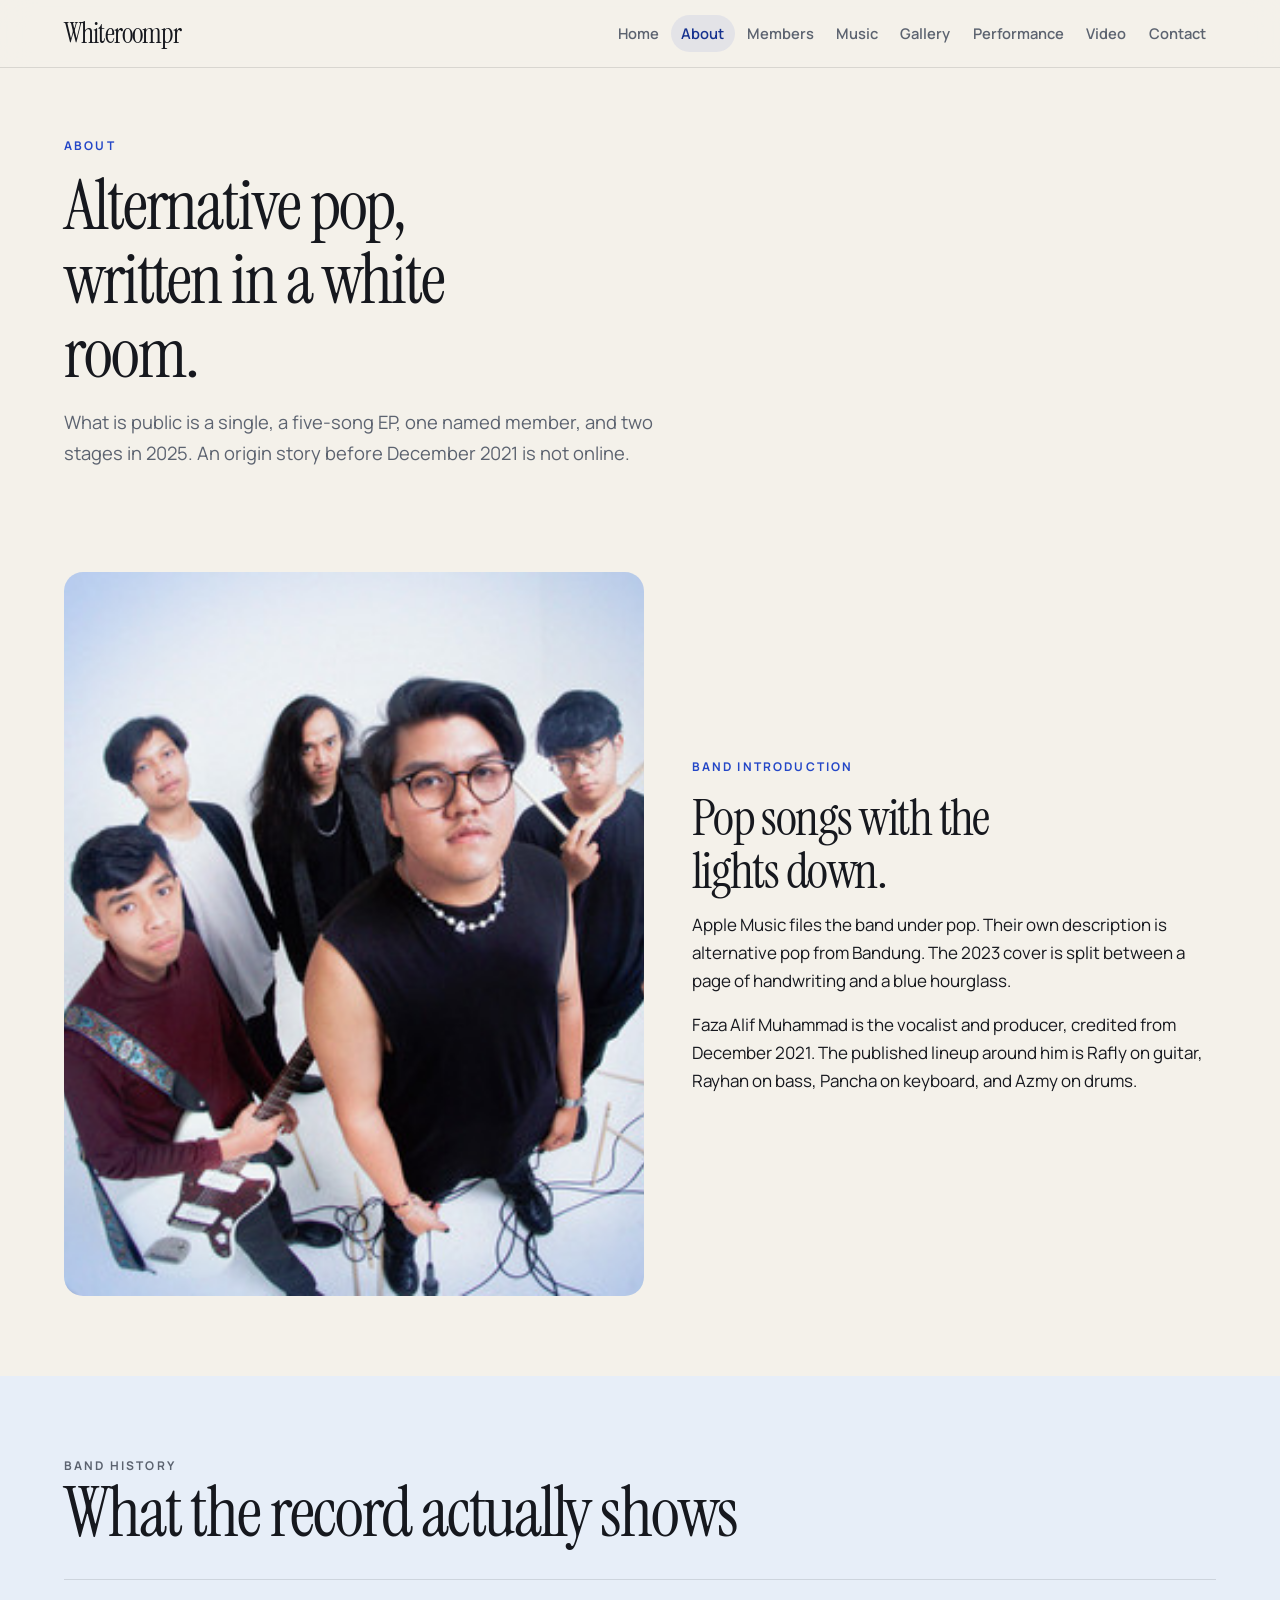
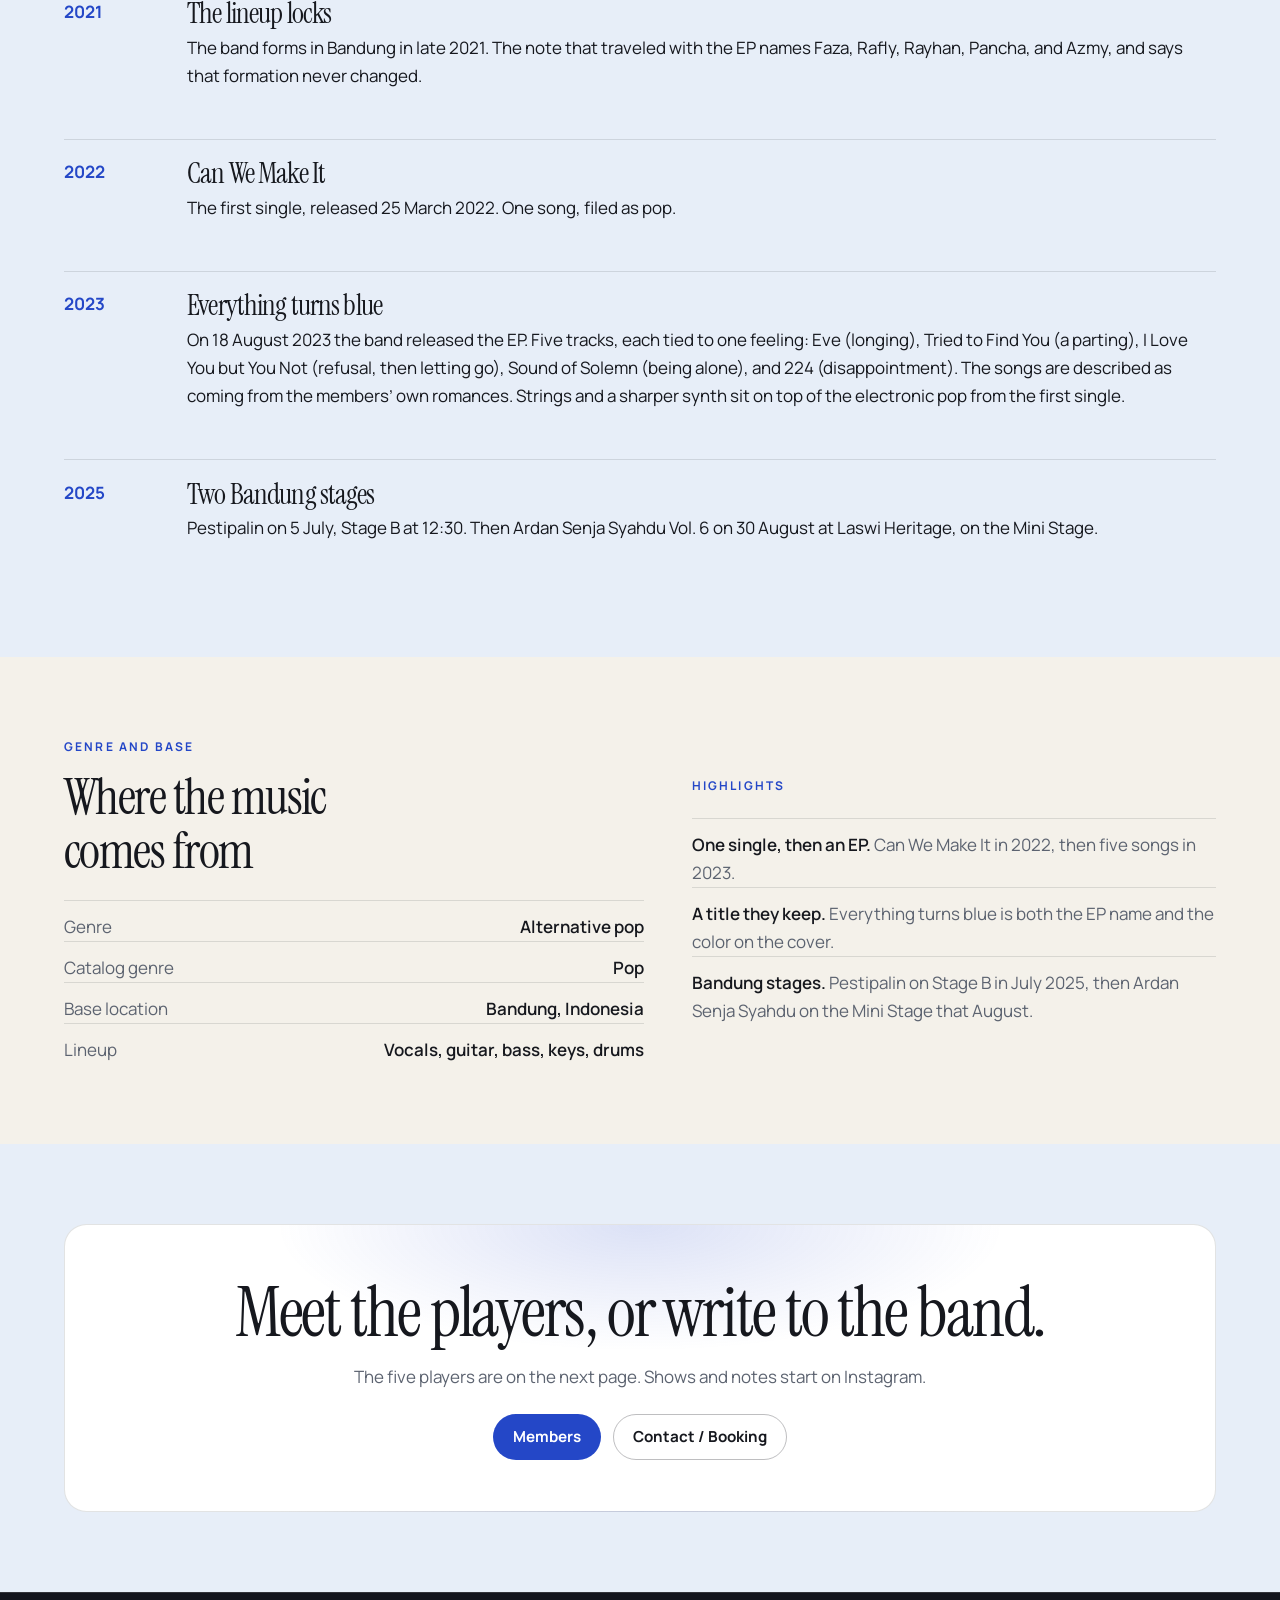
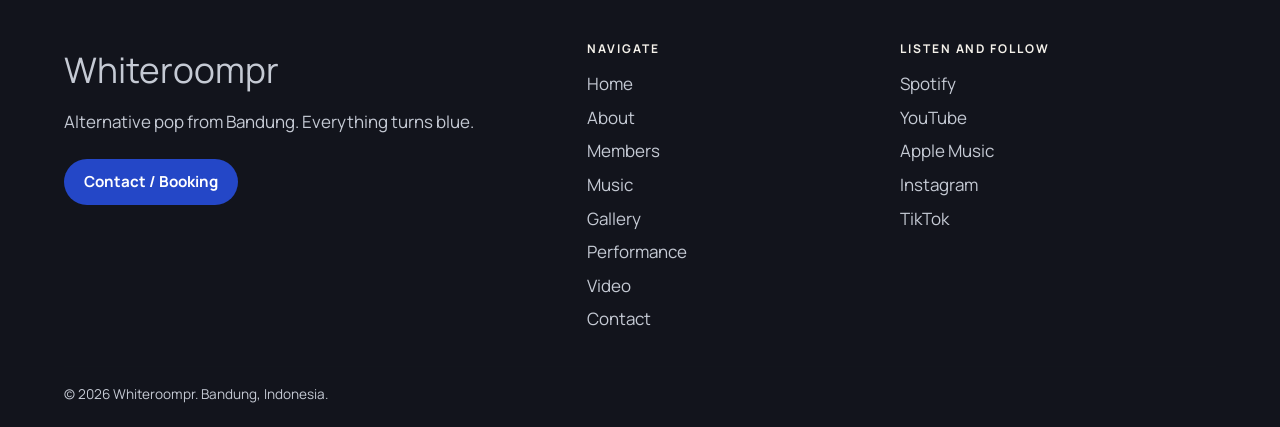
==== commit 6839c2af: "update | update konten" ====
--- a/about.html
+++ b/about.html
@@ -117,7 +117,7 @@
           <ul class="highlight-list">
             <li><strong>One single, then an EP.</strong> Can We Make It in 2022, then five songs in 2023.</li>
             <li><strong>A title they keep.</strong> Everything turns blue is both the EP name and the color on the cover.</li>
-            <li><strong>Festival rooms, not a headline slot.</strong> An early Stage B set at Pestipalin, then a submission stage at Ardan Senja Syahdu.</li>
+            <li><strong>Bandung stages.</strong> Pestipalin on Stage B in July 2025, then Ardan Senja Syahdu on the Mini Stage that August.</li>
           </ul>
         </div>
       </div>
@@ -127,7 +127,7 @@
       <div class="container">
         <div class="cta-band">
           <h2>Meet the players, or write to the band.</h2>
-          <p>The five players are on the next page. Email and WhatsApp on the contact page are still demo links.</p>
+          <p>The five players are on the next page. Shows and notes start on Instagram.</p>
           <div class="btn-row">
             <a class="btn btn-primary" href="members.html">Members</a>
             <a class="btn btn-ghost" href="contact.html">Contact / Booking</a>
@@ -160,17 +160,16 @@
       <div>
         <h2 class="footer-title">Listen and follow</h2>
         <ul class="footer-social">
-          <li><a href="https://open.spotify.com/search/Whiteroompr" target="_blank" rel="noopener noreferrer">Spotify</a></li>
-          <li><a href="https://www.youtube.com/results?search_query=Whiteroompr" target="_blank" rel="noopener noreferrer">YouTube</a></li>
+          <li><a href="https://open.spotify.com/artist/5xNQAavxA4FKWTKDpHa4au" target="_blank" rel="noopener noreferrer">Spotify</a></li>
+          <li><a href="https://www.youtube.com/@whiteroompr" target="_blank" rel="noopener noreferrer">YouTube</a></li>
           <li><a href="https://music.apple.com/us/artist/whiteroompr/1615116165" target="_blank" rel="noopener noreferrer">Apple Music</a></li>
-          <li><a href="https://www.instagram.com/" target="_blank" rel="noopener noreferrer">Instagram</a></li>
-          <li><a href="https://www.tiktok.com/" target="_blank" rel="noopener noreferrer">TikTok</a></li>
+          <li><a href="https://www.instagram.com/whiteroompr/" target="_blank" rel="noopener noreferrer">Instagram</a></li>
+          <li><a href="https://www.tiktok.com/@whiteroompr" target="_blank" rel="noopener noreferrer">TikTok</a></li>
         </ul>
       </div>
     </div>
     <div class="container legal">
       <p>© 2026 Whiteroompr. Bandung, Indonesia.</p>
-      <p>Demo photographs from Unsplash. Demo video from Pexels.</p>
     </div>
   </footer>
   <script src="assets/js/main.js"></script>
--- a/assets/css/style.css
+++ b/assets/css/style.css
@@ -905,9 +905,12 @@
   background: #000;
 }
 
-.modal-frame video {
+.modal-frame video,
+.modal-frame iframe {
+  display: block;
   width: 100%;
   height: 100%;
+  border: 0;
   background: #000;
 }
 
